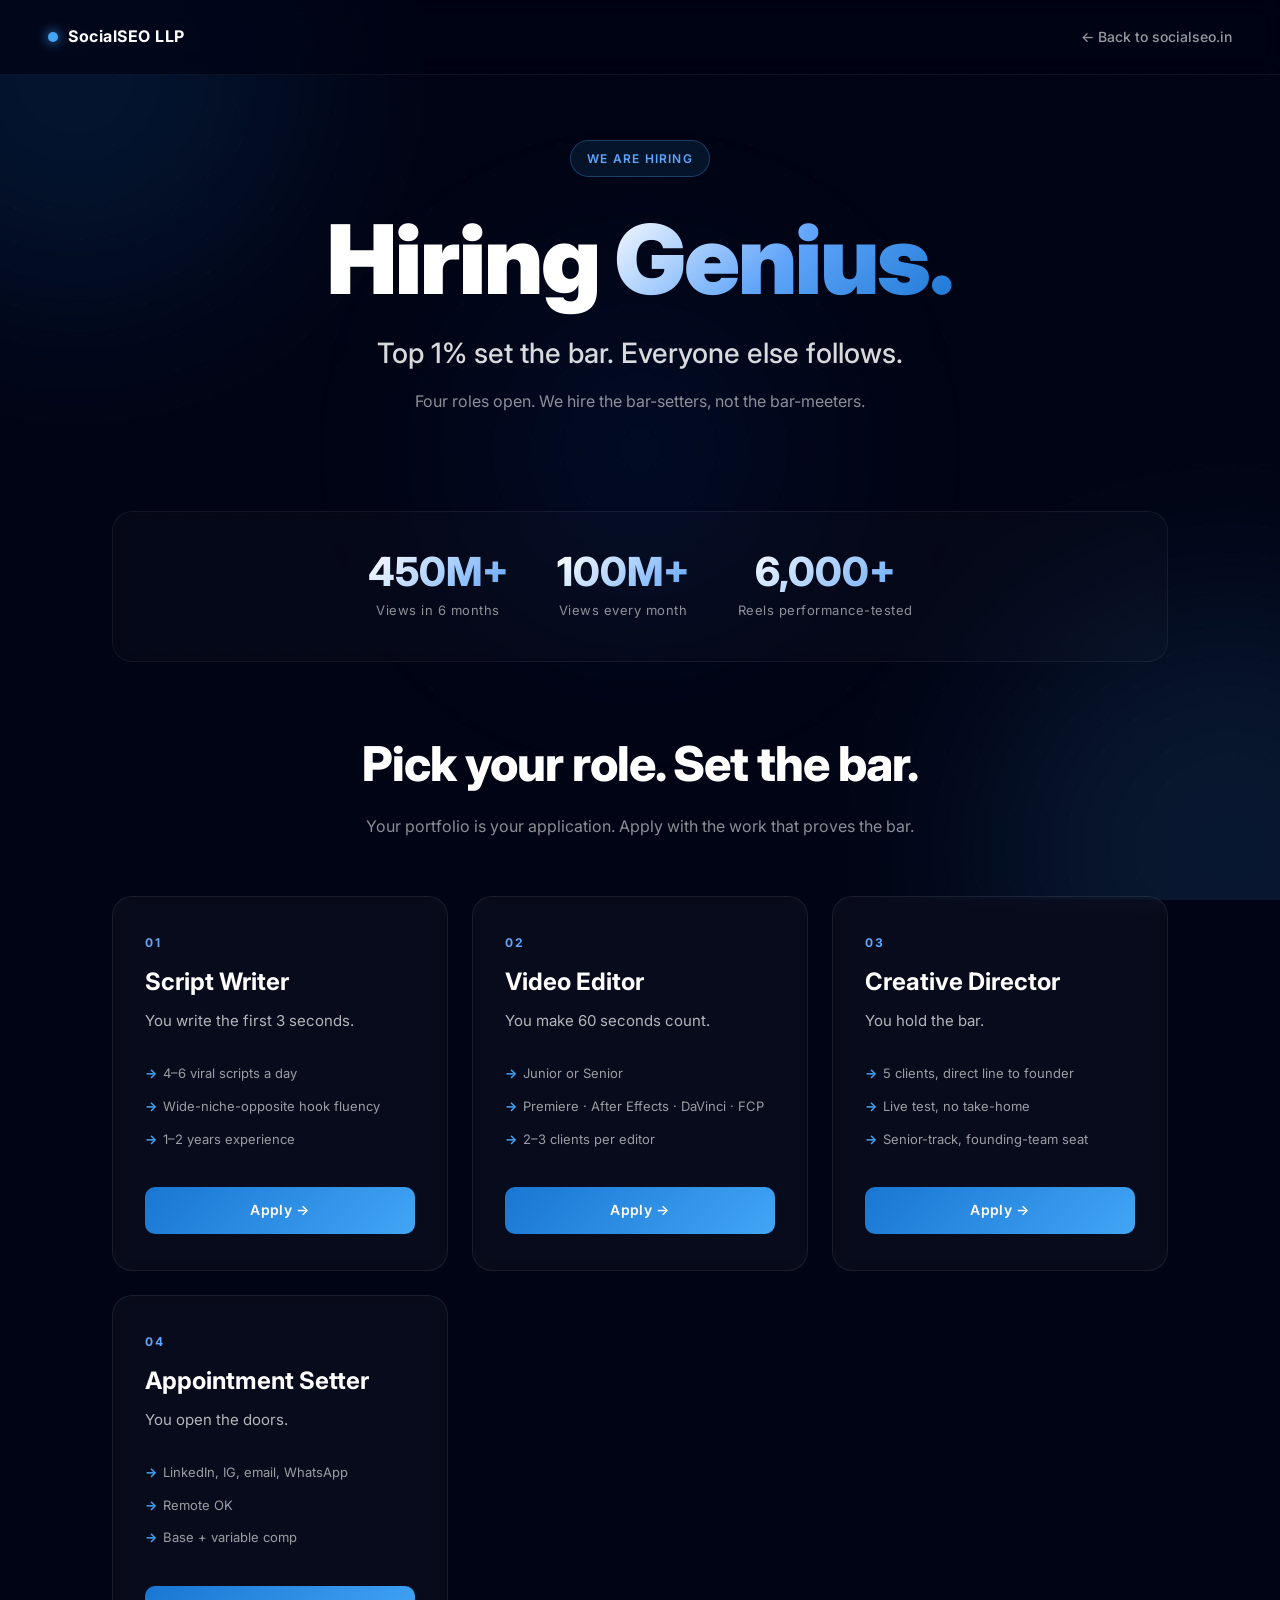
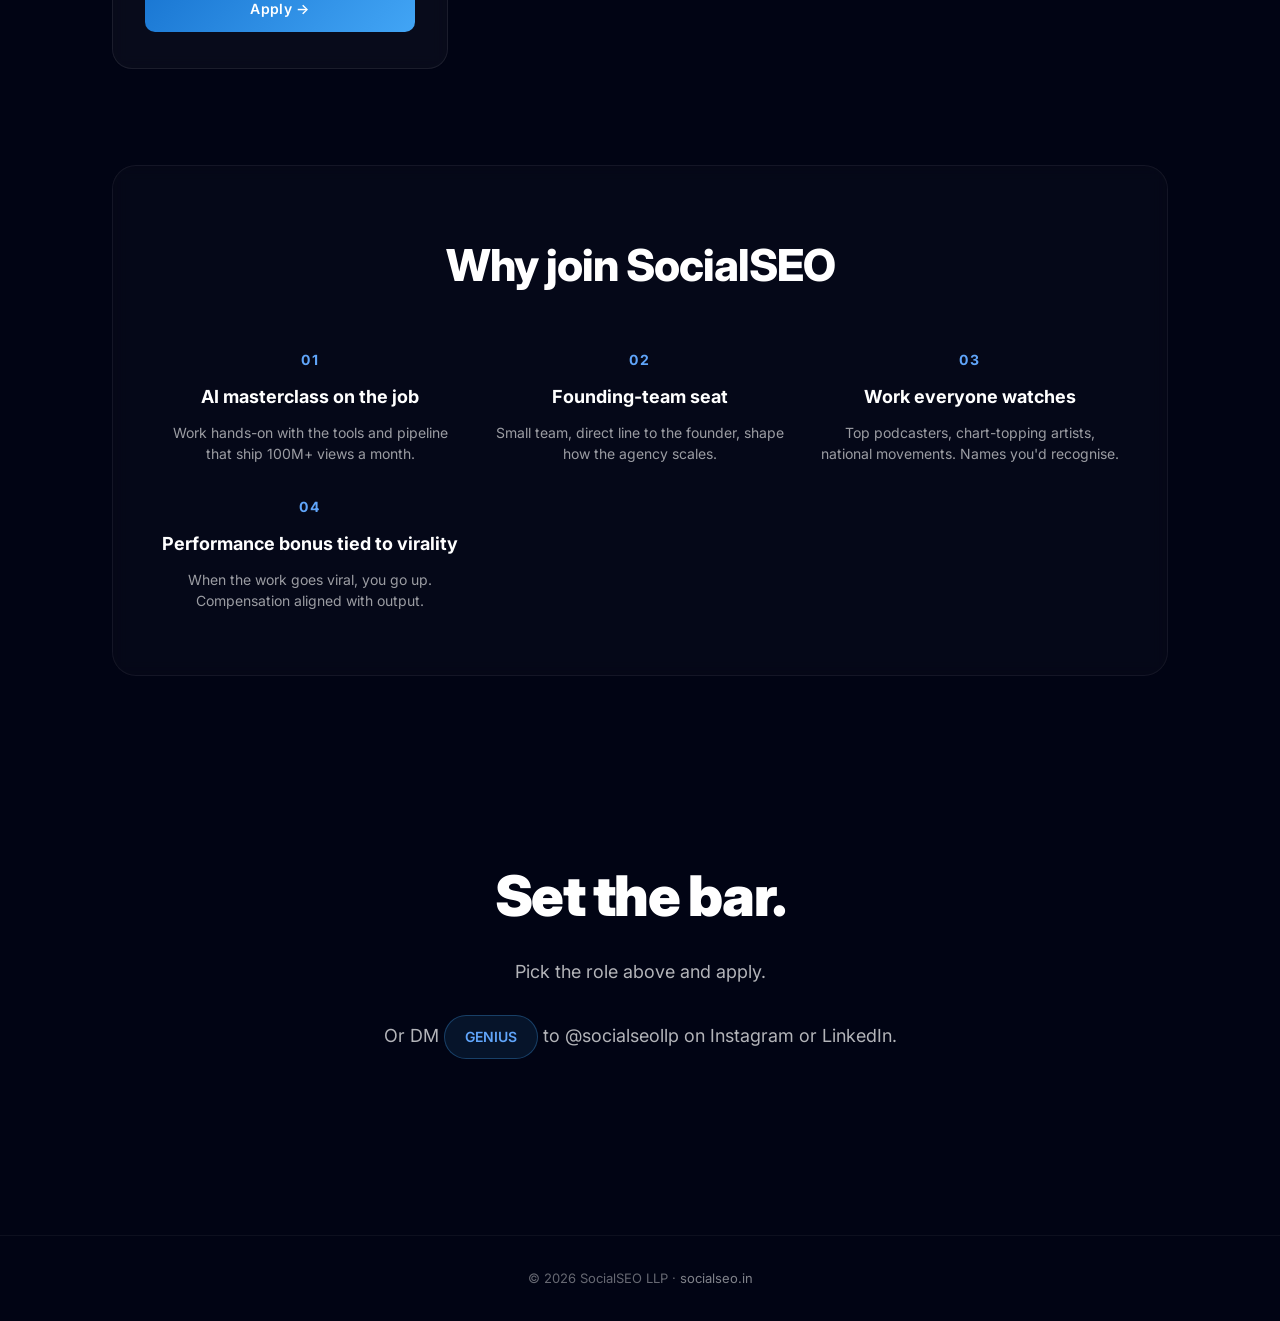
==== careers.html @ 5827e772 "feat: add /careers landing page Hiring funnel for 4 roles (Script Writer, Video Editor, Creative Dir" ====
<!DOCTYPE html>
<html lang="en">
<head>
<meta charset="UTF-8" />
<meta name="viewport" content="width=device-width, initial-scale=1.0" />
<title>Careers — SocialSEO LLP</title>
<meta name="description" content="Four roles open. We hire the bar-setters, not the bar-meeters. Apply: Script Writer, Video Editor, Creative Director, Appointment Setter." />
<link rel="preconnect" href="https://fonts.googleapis.com" />
<link rel="preconnect" href="https://fonts.gstatic.com" crossorigin />
<link href="https://fonts.googleapis.com/css2?family=Inter:wght@400;500;600;700;800;900&display=swap" rel="stylesheet" />
<style>
  * { box-sizing: border-box; margin: 0; padding: 0; }
  body {
    font-family: 'Inter', -apple-system, BlinkMacSystemFont, sans-serif;
    background-color: #010414;
    color: white;
    overflow-x: hidden;
    -webkit-font-smoothing: antialiased;
    line-height: 1.6;
  }

  /* Animated background blobs */
  .background-container {
    position: fixed;
    inset: 0;
    z-index: -1;
    overflow: hidden;
    background: #010414;
  }
  .shape {
    position: absolute;
    border-radius: 50%;
    filter: blur(100px);
    opacity: 0.5;
  }
  .shape1 { width: 450px; height: 450px; background: rgba(25,118,210,0.3); top: -150px; left: -150px; animation: moveShape1 25s infinite alternate ease-in-out; }
  .shape2 { width: 500px; height: 500px; background: rgba(66,165,245,0.25); bottom: -200px; right: -200px; animation: moveShape2 30s infinite alternate ease-in-out; }
  .shape3 { width: 300px; height: 300px; background: rgba(13,71,161,0.3); bottom: 50%; right: 50%; transform: translate(50%, 50%); animation: moveShape3 20s infinite alternate ease-in-out; }
  @keyframes moveShape1 { from { transform: translate(0,0) scale(1); } to { transform: translate(200px,100px) scale(1.2); } }
  @keyframes moveShape2 { from { transform: translate(0,0) scale(1); } to { transform: translate(-200px,-150px) scale(0.8); } }
  @keyframes moveShape3 { from { transform: translate(50%,50%) scale(1); } to { transform: translate(40%,60%) scale(1.3); } }

  /* Dot grid overlay */
  body::before {
    content: '';
    position: fixed;
    inset: 0;
    background-image: radial-gradient(rgba(255,255,255,0.04) 1px, transparent 1px);
    background-size: 32px 32px;
    pointer-events: none;
    z-index: 0;
  }

  /* Header */
  header {
    position: fixed;
    top: 0;
    left: 0;
    right: 0;
    z-index: 10;
    padding: 24px 48px;
    display: flex;
    justify-content: space-between;
    align-items: center;
    background: rgba(1,4,20,0.7);
    backdrop-filter: blur(12px);
    border-bottom: 1px solid rgba(255,255,255,0.05);
  }
  .logo {
    display: flex;
    align-items: center;
    gap: 10px;
    font-weight: 700;
    font-size: 16px;
    letter-spacing: 0.5px;
  }
  .logo-dot {
    width: 10px;
    height: 10px;
    border-radius: 50%;
    background: #42A5F5;
    box-shadow: 0 0 12px #42A5F5;
  }
  .back-link {
    color: rgba(255,255,255,0.6);
    text-decoration: none;
    font-size: 14px;
    font-weight: 500;
    transition: color 0.2s;
  }
  .back-link:hover { color: #42A5F5; }

  /* Main container */
  main {
    position: relative;
    z-index: 1;
    max-width: 1120px;
    margin: 0 auto;
    padding: 140px 32px 80px;
  }

  /* Hero */
  .hero { text-align: center; margin-bottom: 96px; }
  .hero-eyebrow {
    display: inline-block;
    padding: 8px 16px;
    background: rgba(66,165,245,0.1);
    border: 1px solid rgba(66,165,245,0.3);
    border-radius: 100px;
    font-size: 12px;
    font-weight: 600;
    color: #60A5FA;
    letter-spacing: 1.2px;
    text-transform: uppercase;
    margin-bottom: 32px;
  }
  .hero h1 {
    font-size: clamp(48px, 8vw, 96px);
    font-weight: 900;
    line-height: 1.05;
    letter-spacing: -2px;
    margin-bottom: 24px;
  }
  .hero h1 .gradient {
    background: linear-gradient(135deg, #ffffff 0%, #60A5FA 50%, #1976D2 100%);
    -webkit-background-clip: text;
    -webkit-text-fill-color: transparent;
    background-clip: text;
  }
  .hero-tagline {
    font-size: clamp(20px, 2.5vw, 28px);
    color: rgba(255,255,255,0.85);
    font-weight: 500;
    max-width: 720px;
    margin: 0 auto 16px;
    line-height: 1.4;
  }
  .hero-sub {
    font-size: 16px;
    color: rgba(255,255,255,0.55);
    max-width: 580px;
    margin: 0 auto;
  }

  /* Proof bar */
  .proof {
    display: flex;
    justify-content: center;
    gap: 48px;
    flex-wrap: wrap;
    margin: 64px 0;
    padding: 40px 32px;
    background: rgba(255,255,255,0.02);
    border: 1px solid rgba(255,255,255,0.06);
    border-radius: 20px;
    backdrop-filter: blur(8px);
  }
  .proof-item { text-align: center; }
  .proof-num {
    font-size: 40px;
    font-weight: 800;
    background: linear-gradient(135deg, #ffffff 0%, #60A5FA 100%);
    -webkit-background-clip: text;
    -webkit-text-fill-color: transparent;
    background-clip: text;
    line-height: 1;
    margin-bottom: 8px;
  }
  .proof-label {
    font-size: 13px;
    color: rgba(255,255,255,0.55);
    letter-spacing: 0.5px;
  }

  /* Roles grid */
  .roles-heading {
    text-align: center;
    margin-bottom: 56px;
  }
  .roles-heading h2 {
    font-size: clamp(32px, 4vw, 48px);
    font-weight: 800;
    letter-spacing: -1px;
    margin-bottom: 12px;
  }
  .roles-heading p {
    font-size: 16px;
    color: rgba(255,255,255,0.55);
  }

  .roles {
    display: grid;
    grid-template-columns: repeat(auto-fit, minmax(280px, 1fr));
    gap: 24px;
    margin-bottom: 96px;
  }
  .role-card {
    position: relative;
    padding: 36px 32px;
    background: rgba(255,255,255,0.03);
    border: 1px solid rgba(255,255,255,0.08);
    border-radius: 20px;
    backdrop-filter: blur(8px);
    transition: all 0.3s ease;
    display: flex;
    flex-direction: column;
    overflow: hidden;
  }
  .role-card::before {
    content: '';
    position: absolute;
    inset: 0;
    background: linear-gradient(135deg, rgba(66,165,245,0.08) 0%, transparent 50%);
    opacity: 0;
    transition: opacity 0.3s ease;
    pointer-events: none;
  }
  .role-card:hover {
    border-color: rgba(66,165,245,0.4);
    transform: translateY(-4px);
    box-shadow: 0 20px 60px rgba(66,165,245,0.15);
  }
  .role-card:hover::before { opacity: 1; }

  .role-number {
    font-size: 12px;
    font-weight: 700;
    color: #60A5FA;
    letter-spacing: 2px;
    margin-bottom: 16px;
  }
  .role-title {
    font-size: 24px;
    font-weight: 700;
    margin-bottom: 12px;
    line-height: 1.2;
  }
  .role-hook {
    font-size: 15px;
    color: rgba(255,255,255,0.7);
    margin-bottom: 24px;
    flex-grow: 1;
  }
  .role-bullets {
    list-style: none;
    margin-bottom: 32px;
  }
  .role-bullets li {
    font-size: 13px;
    color: rgba(255,255,255,0.6);
    padding: 6px 0 6px 18px;
    position: relative;
  }
  .role-bullets li::before {
    content: '→';
    position: absolute;
    left: 0;
    color: #42A5F5;
    font-weight: 700;
  }

  .apply-btn {
    display: inline-block;
    padding: 12px 24px;
    background: linear-gradient(135deg, #1976D2 0%, #42A5F5 100%);
    color: white;
    text-decoration: none;
    border-radius: 10px;
    font-weight: 600;
    font-size: 14px;
    letter-spacing: 0.3px;
    text-align: center;
    transition: all 0.2s ease;
    position: relative;
    overflow: hidden;
  }
  .apply-btn:hover {
    transform: translateY(-1px);
    box-shadow: 0 8px 24px rgba(66,165,245,0.4);
  }

  /* Why join */
  .why {
    padding: 64px 48px;
    background: rgba(255,255,255,0.02);
    border: 1px solid rgba(255,255,255,0.06);
    border-radius: 24px;
    backdrop-filter: blur(8px);
    margin-bottom: 96px;
  }
  .why h2 {
    text-align: center;
    font-size: clamp(32px, 4vw, 44px);
    font-weight: 800;
    letter-spacing: -1px;
    margin-bottom: 48px;
  }
  .why-grid {
    display: grid;
    grid-template-columns: repeat(auto-fit, minmax(220px, 1fr));
    gap: 32px;
  }
  .why-item { text-align: center; }
  .why-num {
    font-size: 14px;
    font-weight: 700;
    color: #60A5FA;
    letter-spacing: 2px;
    margin-bottom: 12px;
  }
  .why-title {
    font-size: 18px;
    font-weight: 700;
    margin-bottom: 10px;
  }
  .why-desc {
    font-size: 14px;
    color: rgba(255,255,255,0.6);
    line-height: 1.5;
  }

  /* Final CTA */
  .final-cta {
    text-align: center;
    padding: 80px 32px;
  }
  .final-cta h2 {
    font-size: clamp(36px, 5vw, 56px);
    font-weight: 900;
    letter-spacing: -1.5px;
    margin-bottom: 16px;
  }
  .final-cta p {
    font-size: 18px;
    color: rgba(255,255,255,0.7);
    margin-bottom: 16px;
  }
  .dm-tag {
    display: inline-block;
    padding: 10px 20px;
    background: rgba(66,165,245,0.1);
    border: 1px solid rgba(66,165,245,0.3);
    border-radius: 100px;
    font-size: 14px;
    color: #60A5FA;
    font-weight: 600;
    margin-top: 12px;
  }

  /* Footer */
  footer {
    text-align: center;
    padding: 32px;
    font-size: 13px;
    color: rgba(255,255,255,0.4);
    border-top: 1px solid rgba(255,255,255,0.05);
  }

  @media (max-width: 768px) {
    header { padding: 20px 24px; }
    main { padding: 120px 20px 60px; }
    .why { padding: 48px 24px; }
    .proof { gap: 24px; padding: 32px 20px; }
    .proof-num { font-size: 32px; }
  }
</style>
</head>
<body>

<div class="background-container">
  <div class="shape shape1"></div>
  <div class="shape shape2"></div>
  <div class="shape shape3"></div>
</div>

<header>
  <div class="logo">
    <span class="logo-dot"></span>
    <span>SocialSEO LLP</span>
  </div>
  <a href="https://socialseo.in" class="back-link">← Back to socialseo.in</a>
</header>

<main>

  <section class="hero">
    <span class="hero-eyebrow">We Are Hiring</span>
    <h1>Hiring <span class="gradient">Genius.</span></h1>
    <p class="hero-tagline">Top 1% set the bar. Everyone else follows.</p>
    <p class="hero-sub">Four roles open. We hire the bar-setters, not the bar-meeters.</p>
  </section>

  <section class="proof">
    <div class="proof-item">
      <div class="proof-num">450M+</div>
      <div class="proof-label">Views in 6 months</div>
    </div>
    <div class="proof-item">
      <div class="proof-num">100M+</div>
      <div class="proof-label">Views every month</div>
    </div>
    <div class="proof-item">
      <div class="proof-num">6,000+</div>
      <div class="proof-label">Reels performance-tested</div>
    </div>
  </section>

  <div class="roles-heading">
    <h2>Pick your role. Set the bar.</h2>
    <p>Your portfolio is your application. Apply with the work that proves the bar.</p>
  </div>

  <section class="roles">

    <div class="role-card">
      <div class="role-number">01</div>
      <div class="role-title">Script Writer</div>
      <p class="role-hook">You write the first 3 seconds.</p>
      <ul class="role-bullets">
        <li>4–6 viral scripts a day</li>
        <li>Wide-niche-opposite hook fluency</li>
        <li>1–2 years experience</li>
      </ul>
      <a href="https://docs.google.com/forms/d/e/1FAIpQLScaXzxNoF-h1fY850jNE8keN2dKueCp3s_pMAggOvJn5dKCng/viewform" class="apply-btn" target="_blank">Apply →</a>
    </div>

    <div class="role-card">
      <div class="role-number">02</div>
      <div class="role-title">Video Editor</div>
      <p class="role-hook">You make 60 seconds count.</p>
      <ul class="role-bullets">
        <li>Junior or Senior</li>
        <li>Premiere · After Effects · DaVinci · FCP</li>
        <li>2–3 clients per editor</li>
      </ul>
      <a href="https://docs.google.com/forms/d/e/1FAIpQLSeiYTvRVgRLop5inTUGbPKPaLsfcgl3C7c82eNLdnXGafkP7A/viewform" class="apply-btn" target="_blank">Apply →</a>
    </div>

    <div class="role-card">
      <div class="role-number">03</div>
      <div class="role-title">Creative Director</div>
      <p class="role-hook">You hold the bar.</p>
      <ul class="role-bullets">
        <li>5 clients, direct line to founder</li>
        <li>Live test, no take-home</li>
        <li>Senior-track, founding-team seat</li>
      </ul>
      <a href="https://docs.google.com/forms/d/e/1FAIpQLSfDO_lL4UzCSm4pNlM44Tlwt8xJQTWq4KVBtzNmsImTVV-IgQ/viewform" class="apply-btn" target="_blank">Apply →</a>
    </div>

    <div class="role-card">
      <div class="role-number">04</div>
      <div class="role-title">Appointment Setter</div>
      <p class="role-hook">You open the doors.</p>
      <ul class="role-bullets">
        <li>LinkedIn, IG, email, WhatsApp</li>
        <li>Remote OK</li>
        <li>Base + variable comp</li>
      </ul>
      <a href="https://docs.google.com/forms/d/e/1FAIpQLSdel8W21JD9X2E31OBIpEPipb5lrAT_VaxtHr9EueXwxyU_Rw/viewform" class="apply-btn" target="_blank">Apply →</a>
    </div>

  </section>

  <section class="why">
    <h2>Why join SocialSEO</h2>
    <div class="why-grid">
      <div class="why-item">
        <div class="why-num">01</div>
        <div class="why-title">AI masterclass on the job</div>
        <p class="why-desc">Work hands-on with the tools and pipeline that ship 100M+ views a month.</p>
      </div>
      <div class="why-item">
        <div class="why-num">02</div>
        <div class="why-title">Founding-team seat</div>
        <p class="why-desc">Small team, direct line to the founder, shape how the agency scales.</p>
      </div>
      <div class="why-item">
        <div class="why-num">03</div>
        <div class="why-title">Work everyone watches</div>
        <p class="why-desc">Top podcasters, chart-topping artists, national movements. Names you'd recognise.</p>
      </div>
      <div class="why-item">
        <div class="why-num">04</div>
        <div class="why-title">Performance bonus tied to virality</div>
        <p class="why-desc">When the work goes viral, you go up. Compensation aligned with output.</p>
      </div>
    </div>
  </section>

  <section class="final-cta">
    <h2>Set the bar.</h2>
    <p>Pick the role above and apply.</p>
    <p>Or DM <span class="dm-tag">GENIUS</span> to @socialseollp on Instagram or LinkedIn.</p>
  </section>

</main>

<footer>
  © 2026 SocialSEO LLP · <a href="https://socialseo.in" style="color: rgba(255,255,255,0.5); text-decoration: none;">socialseo.in</a>
</footer>

</body>
</html>
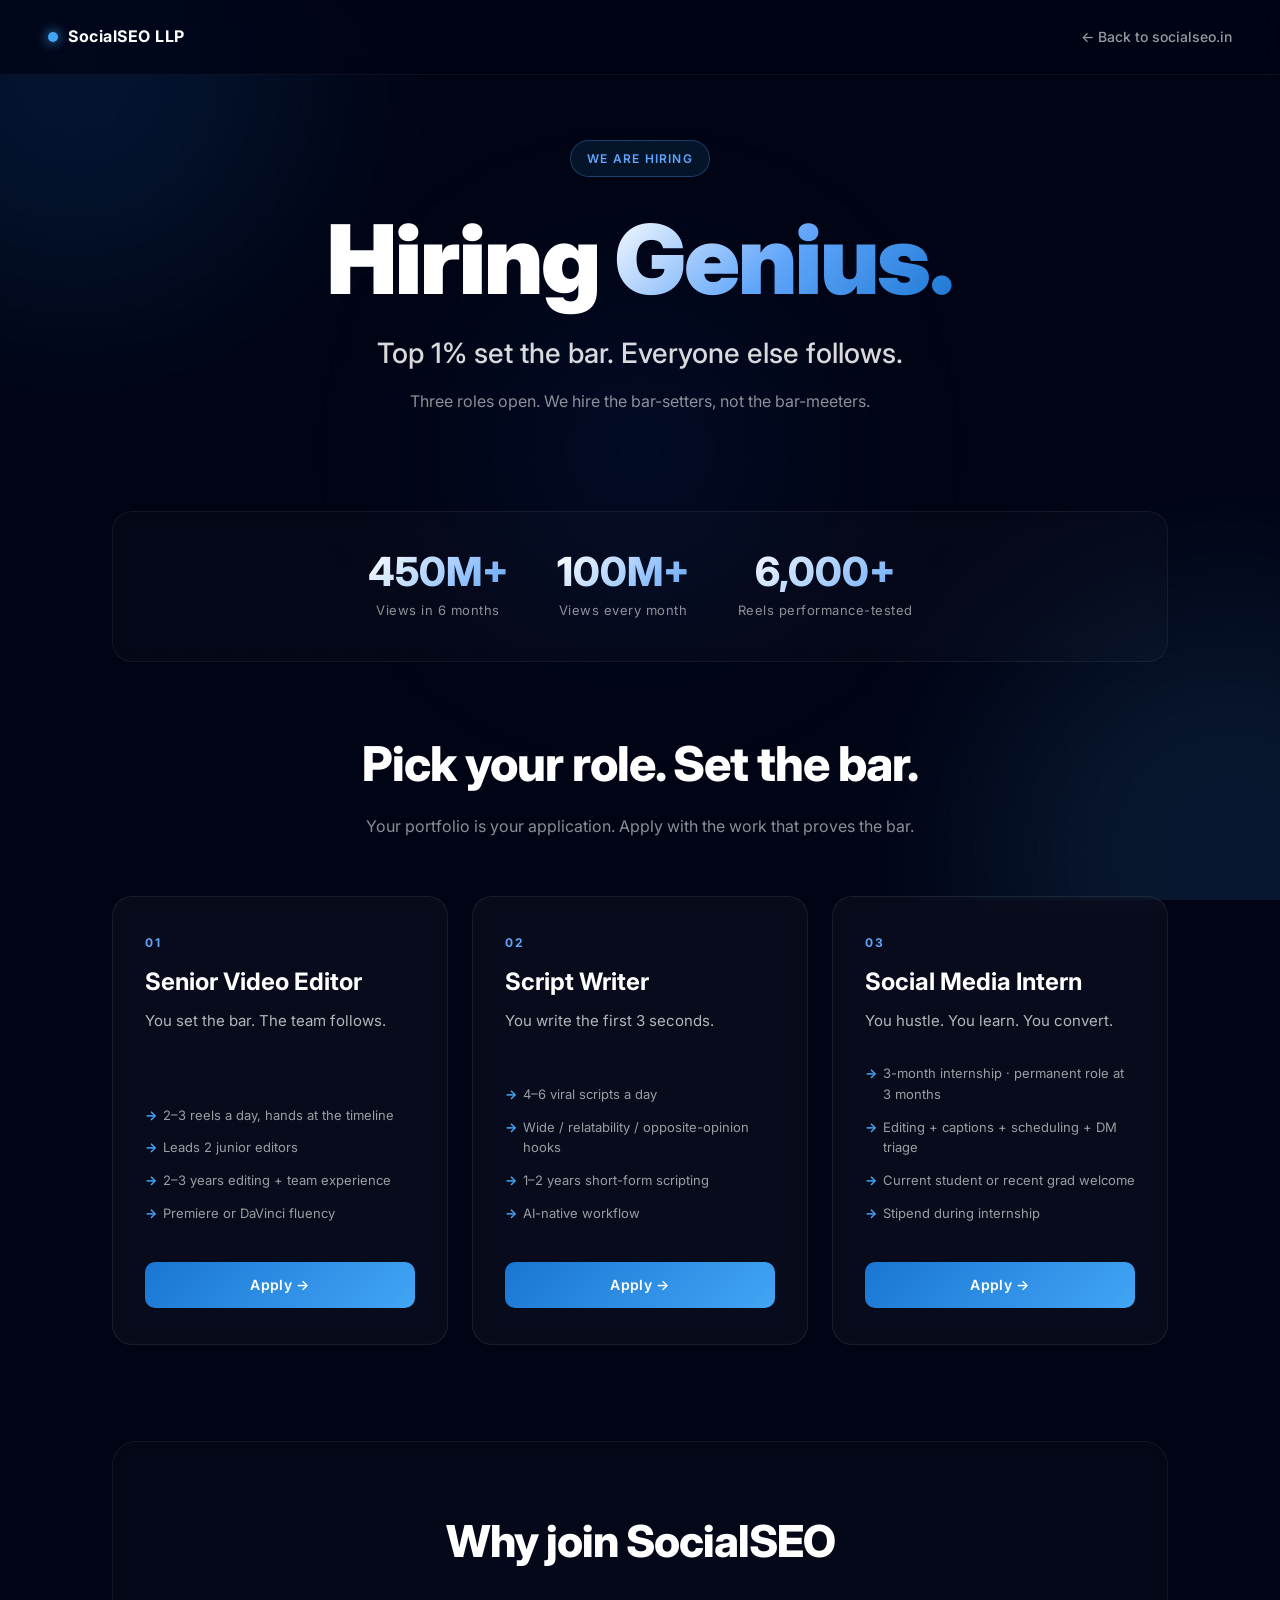
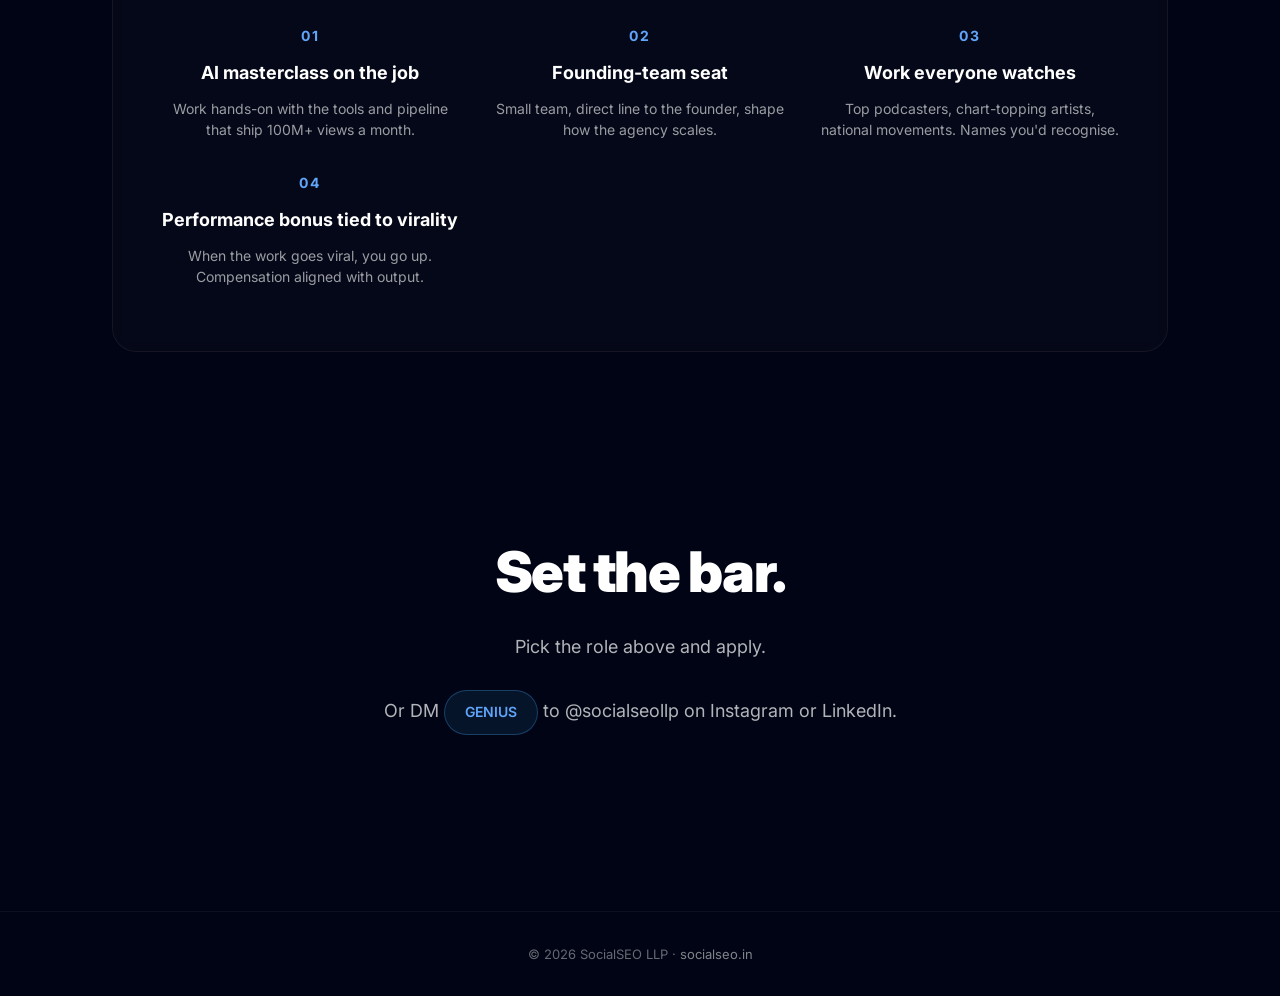
==== commit 9d613a14: "feat(careers): 3 roles · wire V2 Google Form URLs Senior Video Editor, Script Writer, Social Media I" ====
--- a/careers.html
+++ b/careers.html
@@ -4,7 +4,7 @@
 <meta charset="UTF-8" />
 <meta name="viewport" content="width=device-width, initial-scale=1.0" />
 <title>Careers — SocialSEO LLP</title>
-<meta name="description" content="Four roles open. We hire the bar-setters, not the bar-meeters. Apply: Script Writer, Video Editor, Creative Director, Appointment Setter." />
+<meta name="description" content="Three roles open. Senior Video Editor, Script Writer, Social Media Intern. We hire the bar-setters, not the bar-meeters." />
 <link rel="preconnect" href="https://fonts.googleapis.com" />
 <link rel="preconnect" href="https://fonts.gstatic.com" crossorigin />
 <link href="https://fonts.googleapis.com/css2?family=Inter:wght@400;500;600;700;800;900&display=swap" rel="stylesheet" />
@@ -387,7 +387,7 @@
     <span class="hero-eyebrow">We Are Hiring</span>
     <h1>Hiring <span class="gradient">Genius.</span></h1>
     <p class="hero-tagline">Top 1% set the bar. Everyone else follows.</p>
-    <p class="hero-sub">Four roles open. We hire the bar-setters, not the bar-meeters.</p>
+    <p class="hero-sub">Three roles open. We hire the bar-setters, not the bar-meeters.</p>
   </section>
 
   <section class="proof">
@@ -412,52 +412,45 @@
 
   <section class="roles">
 
+    <!-- Apply URLs wired 2026-06-25 — see agency/hiring/google-forms/form-urls.md -->
+
     <div class="role-card">
       <div class="role-number">01</div>
+      <div class="role-title">Senior Video Editor</div>
+      <p class="role-hook">You set the bar. The team follows.</p>
+      <ul class="role-bullets">
+        <li>2–3 reels a day, hands at the timeline</li>
+        <li>Leads 2 junior editors</li>
+        <li>2–3 years editing + team experience</li>
+        <li>Premiere or DaVinci fluency</li>
+      </ul>
+      <a href="https://docs.google.com/forms/d/e/1FAIpQLSczO0MVe4hQMuUxbClPDwxPAqB4fu2yr9JMQzRtMES_uWBniQ/viewform" class="apply-btn" target="_blank">Apply →</a>
+    </div>
+
+    <div class="role-card">
+      <div class="role-number">02</div>
       <div class="role-title">Script Writer</div>
       <p class="role-hook">You write the first 3 seconds.</p>
       <ul class="role-bullets">
         <li>4–6 viral scripts a day</li>
-        <li>Wide-niche-opposite hook fluency</li>
-        <li>1–2 years experience</li>
+        <li>Wide / relatability / opposite-opinion hooks</li>
+        <li>1–2 years short-form scripting</li>
+        <li>AI-native workflow</li>
       </ul>
-      <a href="https://docs.google.com/forms/d/e/1FAIpQLScaXzxNoF-h1fY850jNE8keN2dKueCp3s_pMAggOvJn5dKCng/viewform" class="apply-btn" target="_blank">Apply →</a>
-    </div>
-
-    <div class="role-card">
-      <div class="role-number">02</div>
-      <div class="role-title">Video Editor</div>
-      <p class="role-hook">You make 60 seconds count.</p>
-      <ul class="role-bullets">
-        <li>Junior or Senior</li>
-        <li>Premiere · After Effects · DaVinci · FCP</li>
-        <li>2–3 clients per editor</li>
-      </ul>
-      <a href="https://docs.google.com/forms/d/e/1FAIpQLSeiYTvRVgRLop5inTUGbPKPaLsfcgl3C7c82eNLdnXGafkP7A/viewform" class="apply-btn" target="_blank">Apply →</a>
+      <a href="https://docs.google.com/forms/d/e/1FAIpQLSd6WQrq9NIJluotNP6ZamdN6lpcmNCqP7ysXkqhLiS5Gkt9Tg/viewform" class="apply-btn" target="_blank">Apply →</a>
     </div>
 
     <div class="role-card">
       <div class="role-number">03</div>
-      <div class="role-title">Creative Director</div>
-      <p class="role-hook">You hold the bar.</p>
+      <div class="role-title">Social Media Intern</div>
+      <p class="role-hook">You hustle. You learn. You convert.</p>
       <ul class="role-bullets">
-        <li>5 clients, direct line to founder</li>
-        <li>Live test, no take-home</li>
-        <li>Senior-track, founding-team seat</li>
+        <li>3-month internship · permanent role at 3 months</li>
+        <li>Editing + captions + scheduling + DM triage</li>
+        <li>Current student or recent grad welcome</li>
+        <li>Stipend during internship</li>
       </ul>
-      <a href="https://docs.google.com/forms/d/e/1FAIpQLSfDO_lL4UzCSm4pNlM44Tlwt8xJQTWq4KVBtzNmsImTVV-IgQ/viewform" class="apply-btn" target="_blank">Apply →</a>
-    </div>
-
-    <div class="role-card">
-      <div class="role-number">04</div>
-      <div class="role-title">Appointment Setter</div>
-      <p class="role-hook">You open the doors.</p>
-      <ul class="role-bullets">
-        <li>LinkedIn, IG, email, WhatsApp</li>
-        <li>Remote OK</li>
-        <li>Base + variable comp</li>
-      </ul>
-      <a href="https://docs.google.com/forms/d/e/1FAIpQLSdel8W21JD9X2E31OBIpEPipb5lrAT_VaxtHr9EueXwxyU_Rw/viewform" class="apply-btn" target="_blank">Apply →</a>
+      <a href="https://docs.google.com/forms/d/e/1FAIpQLScWjk5o_p9fa3HLIAj5E2DLwbkVAQpHWkvSMkpNOK5GUPm3nQ/viewform" class="apply-btn" target="_blank">Apply →</a>
     </div>
 
   </section>
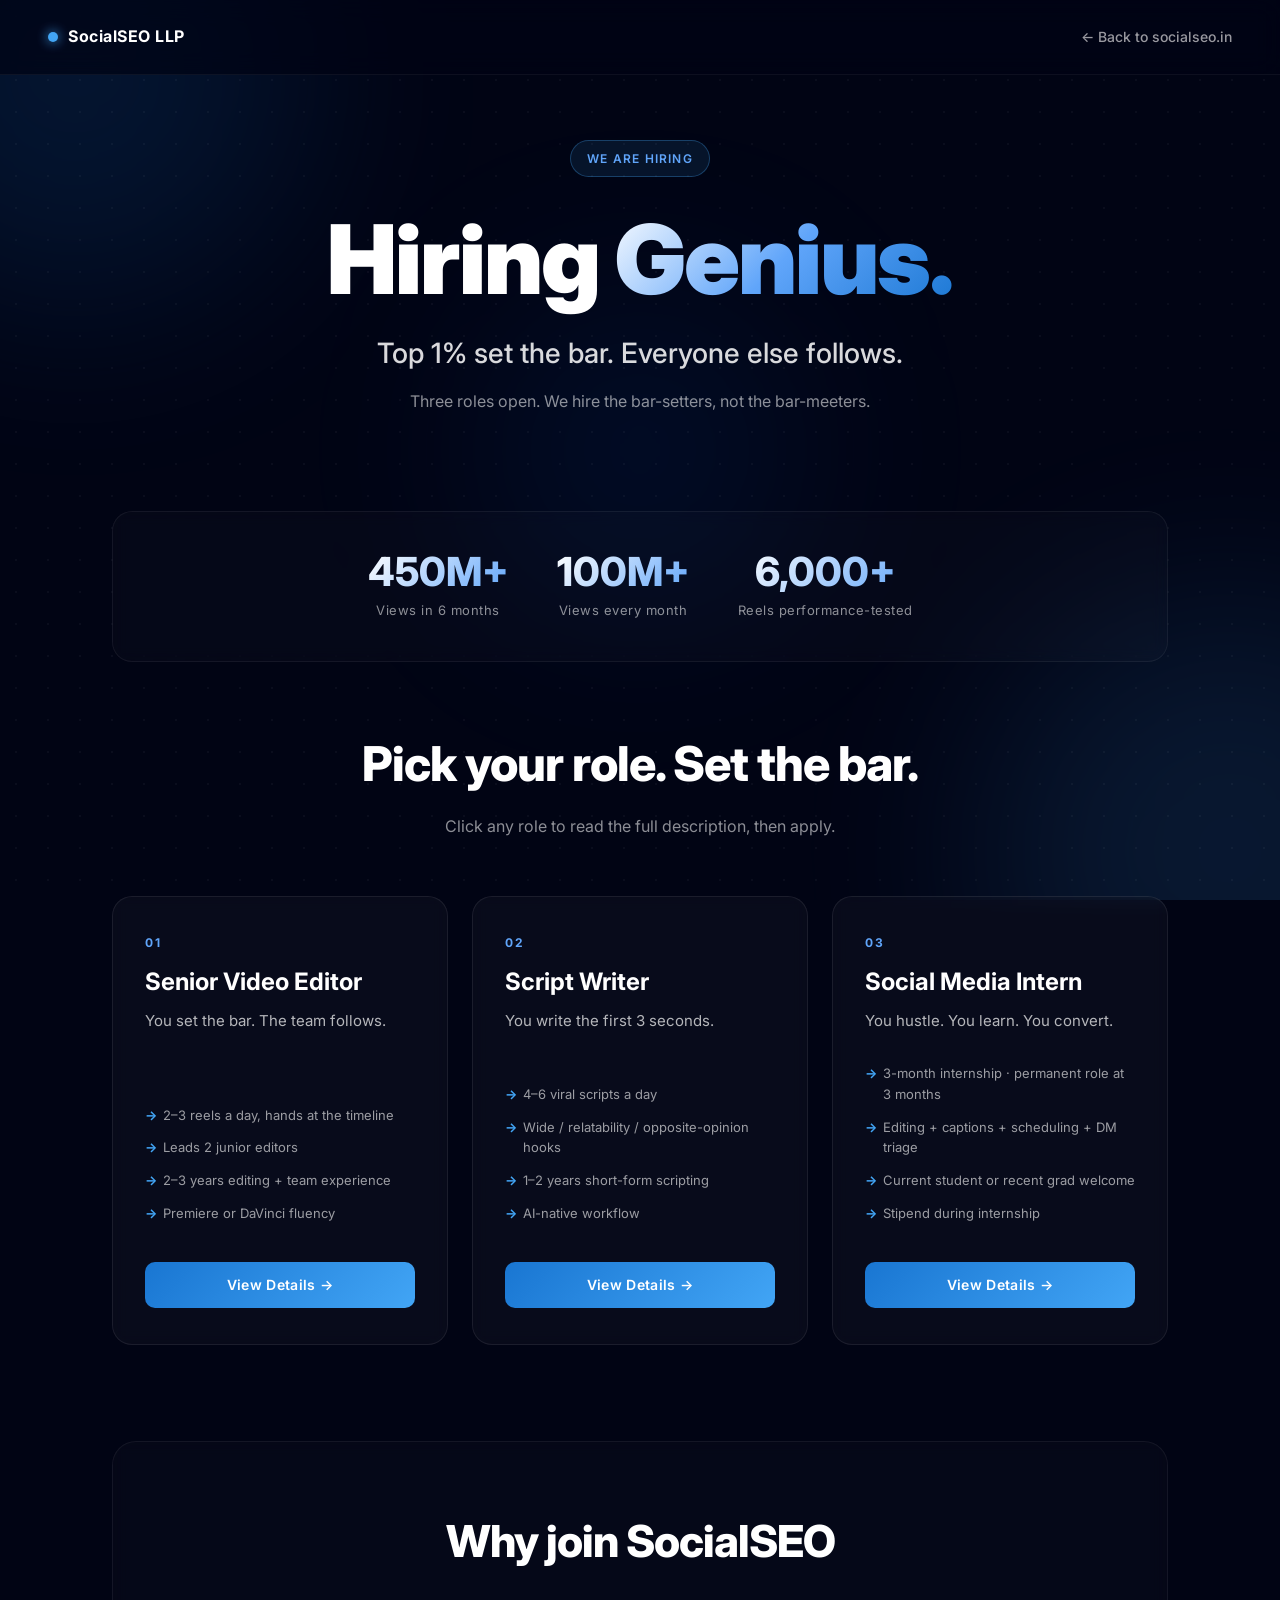
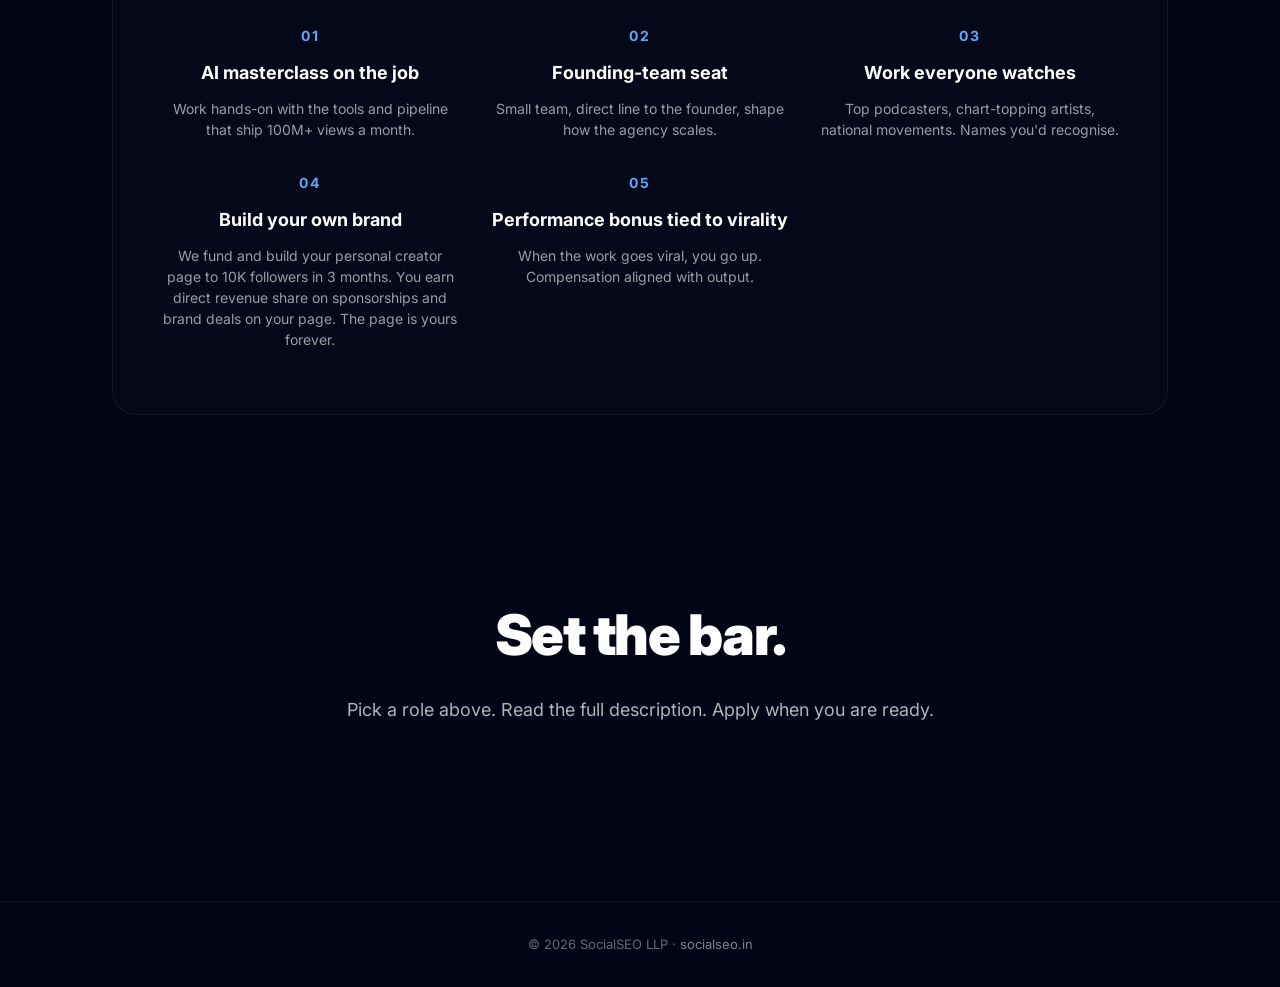
==== commit 871faf2f: "feat(careers): 3 JD detail pages + new perk + remove DM CTA - careers.html: role cards now link to /" ====
--- a/careers.html
+++ b/careers.html
@@ -407,12 +407,12 @@
 
   <div class="roles-heading">
     <h2>Pick your role. Set the bar.</h2>
-    <p>Your portfolio is your application. Apply with the work that proves the bar.</p>
+    <p>Click any role to read the full description, then apply.</p>
   </div>
 
   <section class="roles">
 
-    <!-- Apply URLs wired 2026-06-25 — see agency/hiring/google-forms/form-urls.md -->
+    <!-- Role cards open the full JD page; Apply CTA is on each JD page -->
 
     <div class="role-card">
       <div class="role-number">01</div>
@@ -424,7 +424,7 @@
         <li>2–3 years editing + team experience</li>
         <li>Premiere or DaVinci fluency</li>
       </ul>
-      <a href="https://docs.google.com/forms/d/e/1FAIpQLSczO0MVe4hQMuUxbClPDwxPAqB4fu2yr9JMQzRtMES_uWBniQ/viewform" class="apply-btn" target="_blank">Apply →</a>
+      <a href="/jobs/senior-video-editor.html" class="apply-btn">View Details →</a>
     </div>
 
     <div class="role-card">
@@ -437,7 +437,7 @@
         <li>1–2 years short-form scripting</li>
         <li>AI-native workflow</li>
       </ul>
-      <a href="https://docs.google.com/forms/d/e/1FAIpQLSd6WQrq9NIJluotNP6ZamdN6lpcmNCqP7ysXkqhLiS5Gkt9Tg/viewform" class="apply-btn" target="_blank">Apply →</a>
+      <a href="/jobs/script-writer.html" class="apply-btn">View Details →</a>
     </div>
 
     <div class="role-card">
@@ -450,7 +450,7 @@
         <li>Current student or recent grad welcome</li>
         <li>Stipend during internship</li>
       </ul>
-      <a href="https://docs.google.com/forms/d/e/1FAIpQLScWjk5o_p9fa3HLIAj5E2DLwbkVAQpHWkvSMkpNOK5GUPm3nQ/viewform" class="apply-btn" target="_blank">Apply →</a>
+      <a href="/jobs/social-media-intern.html" class="apply-btn">View Details →</a>
     </div>
 
   </section>
@@ -475,6 +475,11 @@
       </div>
       <div class="why-item">
         <div class="why-num">04</div>
+        <div class="why-title">Build your own brand</div>
+        <p class="why-desc">We fund and build your personal creator page to 10K followers in 3 months. You earn direct revenue share on sponsorships and brand deals on your page. The page is yours forever.</p>
+      </div>
+      <div class="why-item">
+        <div class="why-num">05</div>
         <div class="why-title">Performance bonus tied to virality</div>
         <p class="why-desc">When the work goes viral, you go up. Compensation aligned with output.</p>
       </div>
@@ -483,8 +488,7 @@
 
   <section class="final-cta">
     <h2>Set the bar.</h2>
-    <p>Pick the role above and apply.</p>
-    <p>Or DM <span class="dm-tag">GENIUS</span> to @socialseollp on Instagram or LinkedIn.</p>
+    <p>Pick a role above. Read the full description. Apply when you are ready.</p>
   </section>
 
 </main>
